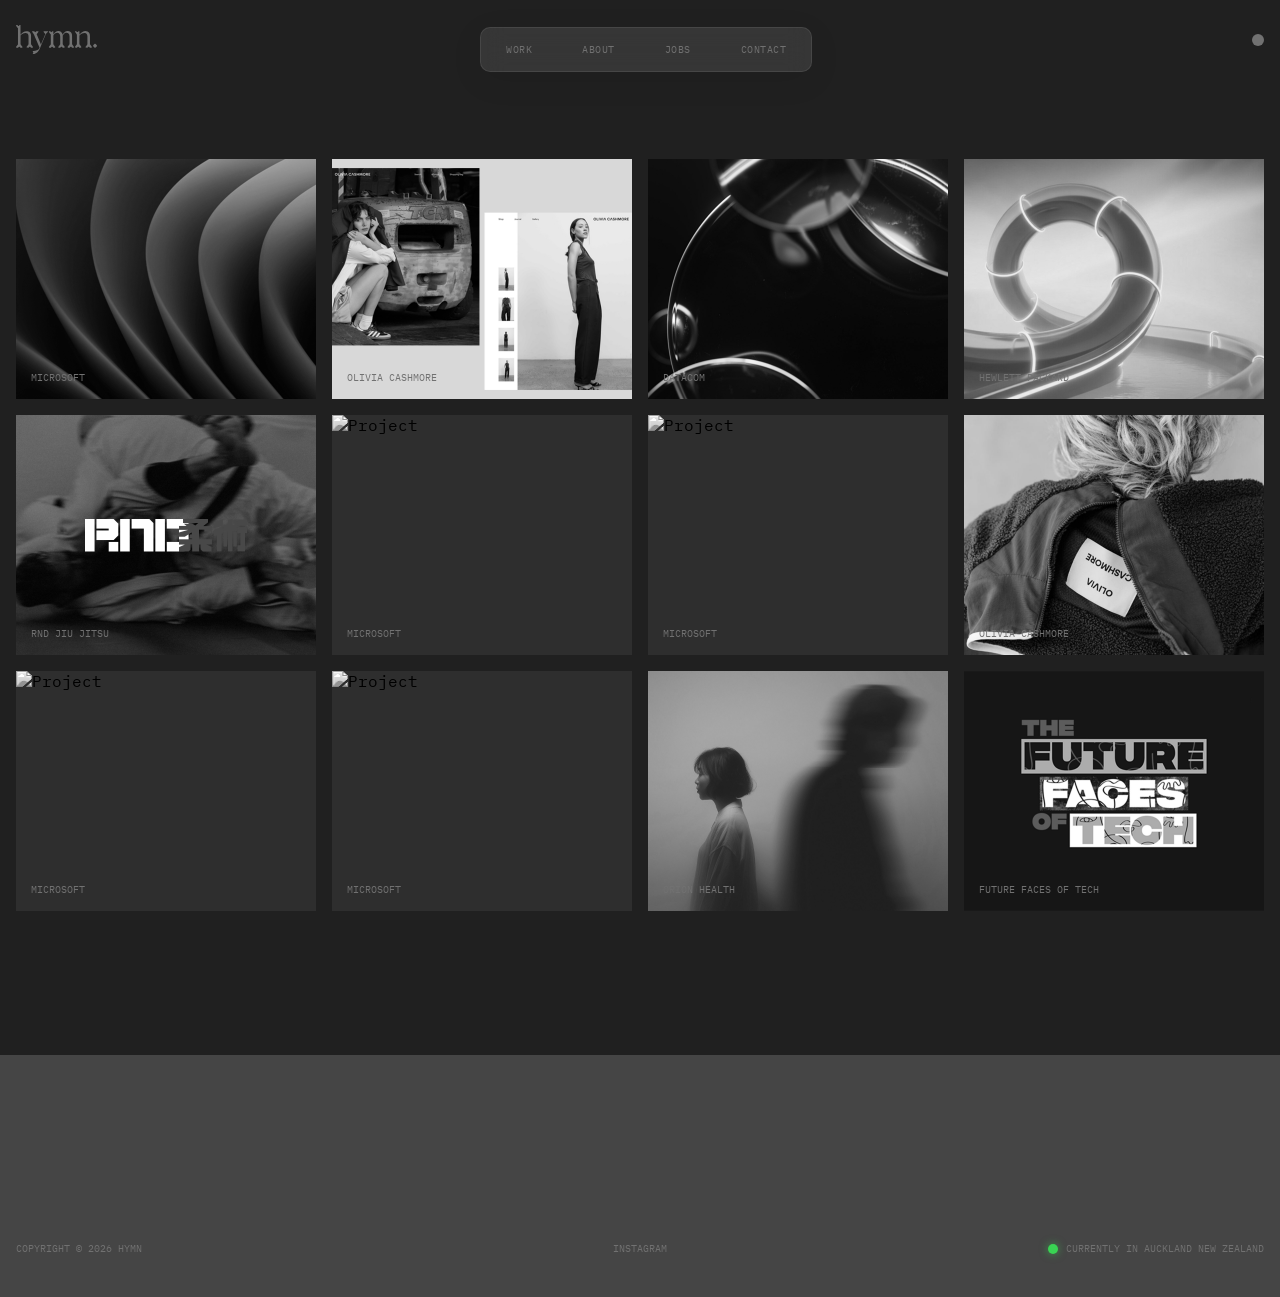
==== index.html @ 3602b2a6 "add rndjj index image" ====
<!DOCTYPE html>
<html lang="en">
<head>
  <meta charset="UTF-8" />
  <meta name="viewport" content="width=device-width, initial-scale=1.0"/>
  <title>Hymn</title>
  
  <!-- ─── MODE FLASH FIX ───────────────────── -->
  <script>
    const saved = localStorage.getItem('colorMode');
    const hour = new Date().getHours();
    if (saved === 'light' || (!saved && hour >= 6 && hour < 16)) {
      document.documentElement.classList.add('light-mode');
    }
  </script>
  <link href="https://fonts.googleapis.com/css2?family=IBM+Plex+Mono:wght@400;500&family=IBM+Plex+Sans:wght@300;400&display=swap" rel="stylesheet">
  <link rel="stylesheet" href="/css/index.css">
</head>
<body>

  <!-- ─── HEADER ─────────────────────────────── -->
  <header>

    <!-- Full logo — desktop -->
   <a href="/index.html" class="logo logo-full">
      <svg width="81" height="29" viewBox="0 0 81 29" fill="none" xmlns="http://www.w3.org/2000/svg">
        <g>
          <path d="M34.8125 9.52207C34.2271 8.7255 33.6429 7.92894 33.0576 7.13237C32.9177 6.94176 32.752 6.75703 32.8919 6.497C33.0259 6.24756 33.2598 6.19696 33.5172 6.19931C33.7417 6.20049 33.9662 6.19931 34.1883 6.19931C34.4022 6.42287 34.6021 6.63701 34.8077 6.84645C35.1921 7.23709 35.5071 7.23826 35.8903 6.84881C36.096 6.63937 36.2958 6.42522 36.4944 6.21814H37.3419V9.3997C37.3619 9.40912 37.3819 9.41853 37.4018 9.42794C37.4724 9.31969 37.5405 9.21027 37.6134 9.1032C38.1623 8.29839 38.7735 7.55007 39.581 6.98647C40.8117 6.12636 42.1645 5.88751 43.6056 6.26991C44.9208 6.61937 45.7671 7.51947 46.282 8.75021C46.4054 9.04672 46.4912 9.3597 46.597 9.67503C46.8614 9.30087 47.113 8.91965 47.3904 8.55725C48.1602 7.55124 49.0747 6.70643 50.3089 6.33109C51.8498 5.8628 53.3226 6.03224 54.6014 7.07942C55.3619 7.70185 55.7933 8.55254 55.959 9.51736C56.0389 9.98801 56.0753 10.4704 56.0765 10.9481C56.0871 13.612 56.0812 16.2758 56.0812 18.9397V19.3127C56.5913 20.0022 57.1097 20.7023 57.6269 21.4012C57.7256 21.5353 57.8208 21.6718 57.9242 21.8024C58.0594 21.9718 58.0994 22.1601 58.003 22.3507C57.9078 22.5389 57.728 22.6284 57.5187 22.6296C57.0098 22.6343 56.5008 22.6307 55.9637 22.6307C55.7862 22.4425 55.6028 22.2401 55.4124 22.0448C55.3243 21.9542 55.2291 21.8659 55.1245 21.7977C54.8588 21.6259 54.6155 21.673 54.3334 21.9342C54.0972 22.153 53.8597 22.373 53.5823 22.6307C53.1439 22.6307 52.635 22.6343 52.126 22.6296C51.9074 22.6272 51.724 22.5437 51.6206 22.3377C51.5207 22.1365 51.5877 21.9601 51.7123 21.7918C52.3258 20.967 52.937 20.141 53.5553 19.3056C53.5553 19.1938 53.5553 19.0762 53.5553 18.9597C53.5553 16.6877 53.5635 14.4156 53.5494 12.1436C53.5459 11.5576 53.5118 10.967 53.4225 10.3892C53.359 9.97977 53.2215 9.56914 53.0428 9.1938C52.6314 8.33369 51.8792 7.96777 50.9647 7.87717C49.66 7.74656 48.6151 8.28427 47.7347 9.17968C47.3951 9.52443 47.1306 9.94448 46.845 10.341C46.7815 10.4292 46.7462 10.5575 46.7462 10.6669C46.7415 13.5261 46.7439 16.3864 46.7451 19.2456C46.7451 19.2644 46.7498 19.2844 46.7568 19.3327C47.3116 20.0822 47.8828 20.8529 48.4529 21.6235C48.4999 21.6859 48.5481 21.7483 48.5916 21.813C48.8443 22.2013 48.6527 22.6107 48.1908 22.6272C47.6736 22.646 47.1541 22.6319 46.6804 22.6319C46.4453 22.4083 46.2361 22.2177 46.0363 22.0165C45.6202 21.5977 45.3275 21.5965 44.9138 22.0059C44.7116 22.206 44.4954 22.3907 44.2321 22.6307C43.7901 22.6307 43.2612 22.6484 42.7346 22.626C42.268 22.606 42.087 22.1718 42.3749 21.7789C42.9344 21.0117 43.5033 20.2516 44.0687 19.4892C44.1098 19.4339 44.1498 19.3786 44.2074 19.2974C44.2074 19.2244 44.2074 19.1268 44.2074 19.0303C44.2074 16.6994 44.2133 14.3685 44.2039 12.0377C44.2015 11.3235 44.1768 10.6093 43.9841 9.91153C43.7866 9.19615 43.4551 8.5796 42.7758 8.21956C42.5454 8.09719 42.2915 8.00306 42.0364 7.94894C41.1102 7.75127 40.2322 7.88187 39.4059 8.36899C38.5749 8.85846 37.9425 9.53737 37.4512 10.3563C37.3936 10.4516 37.356 10.574 37.356 10.6846C37.3513 13.5343 37.3537 16.3841 37.3537 19.2338C37.3537 19.2527 37.3584 19.2727 37.3642 19.3244C37.9296 20.0881 38.5114 20.874 39.0932 21.66C39.1344 21.7153 39.1779 21.7683 39.2143 21.8259C39.46 22.2166 39.259 22.6143 38.7923 22.6296C38.2846 22.646 37.7744 22.6331 37.2385 22.6331C37.0469 22.4319 36.8471 22.2177 36.6425 22.0083C36.237 21.5918 35.9291 21.5941 35.5212 22.013C35.3237 22.2166 35.1298 22.4236 34.9312 22.6319C34.4058 22.6319 33.8862 22.646 33.3691 22.6284C32.9024 22.6119 32.7014 22.2048 32.973 21.8259C33.4972 21.0941 34.0367 20.3728 34.5691 19.6468C34.6502 19.5362 34.7302 19.4256 34.8113 19.3139V9.52325L34.8125 9.52207Z" fill="currentColor"/>
          <path d="M4.40442 22.6311C4.19403 22.4111 3.99421 22.1958 3.78852 21.9863C3.40534 21.598 3.09268 21.5992 2.70833 21.9899C2.50263 22.1993 2.30282 22.4134 2.09477 22.6323C1.5917 22.6323 1.09333 22.6299 0.594967 22.6335C0.358713 22.6358 0.174176 22.544 0.056636 22.3405C-0.0667805 22.1275 0.0319527 21.9416 0.15772 21.771C0.679595 21.0615 1.20617 20.3555 1.7304 19.6472C1.8115 19.5378 1.8926 19.426 1.97606 19.3119V3.32053C1.40129 2.54279 0.819467 1.75681 0.237647 0.970833C0.196508 0.915533 0.153018 0.862585 0.117757 0.803754C-0.116147 0.423708 0.0766177 0.0366021 0.523268 0.0083634C0.79596 -0.00810919 1.06983 0.00483356 1.29903 0.00483356C1.54821 0.240156 1.77154 0.44371 1.98781 0.655501C2.36864 1.02849 2.67542 1.03202 3.04567 0.653148C3.25136 0.44371 3.45 0.22839 3.6557 0.0118932H4.50198V9.6413C4.52314 9.65307 4.54429 9.66483 4.56545 9.67778C4.65713 9.57423 4.74881 9.47187 4.83932 9.36833C5.51164 8.59764 6.25332 7.89991 7.10783 7.33867C8.14453 6.65741 9.25763 6.16323 10.5224 6.13499C11.7083 6.10911 12.8226 6.33031 13.7253 7.18453C14.3295 7.75636 14.6539 8.47881 14.8537 9.27184C15.0206 9.9331 15.0429 10.6073 15.0429 11.2827C15.0429 13.8383 15.0429 16.3939 15.0429 18.9495V19.2989C15.6365 20.1014 16.2242 20.8956 16.8119 21.6898C16.8413 21.7287 16.8707 21.7675 16.9012 21.8063C17.0317 21.9746 17.0775 22.1581 16.9753 22.3534C16.8742 22.5452 16.6967 22.6264 16.4898 22.6288C15.9809 22.6346 15.4731 22.6311 15.003 22.6311C14.7585 22.4005 14.5352 22.1981 14.3201 21.9852C13.9298 21.6004 13.623 21.6004 13.241 21.9957C13.0436 22.1993 12.8508 22.4076 12.6428 22.6288C12.1127 22.6288 11.5743 22.6499 11.0395 22.6217C10.5941 22.5993 10.413 22.1769 10.6787 21.8122C11.237 21.045 11.8047 20.2838 12.3748 19.5237C12.4794 19.3837 12.5311 19.2448 12.5311 19.0672C12.5264 16.7469 12.5311 14.4266 12.5252 12.1051C12.5229 11.4109 12.5064 10.7132 12.3231 10.0366C12.1703 9.47422 11.9587 8.93651 11.5085 8.53528C10.8362 7.93639 10.0169 7.81755 9.16947 7.91285C7.75783 8.0717 6.53659 8.70119 5.4423 9.57659C5.10261 9.84838 4.81699 10.1896 4.53254 10.4732V19.3166C5.08498 20.0685 5.65269 20.8403 6.21923 21.6133C6.27095 21.6839 6.32619 21.7545 6.37438 21.8275C6.62945 22.2146 6.43433 22.6111 5.96417 22.6264C5.4564 22.6429 4.94628 22.6299 4.40912 22.6299L4.40442 22.6311Z" fill="currentColor"/>
          <path d="M63.335 22.6318C63.1023 22.4 62.8825 22.1788 62.6603 21.9576C62.2995 21.5987 62.0139 21.6011 61.6566 21.967C61.465 22.1635 61.2746 22.36 61.083 22.5553C61.063 22.5765 61.0371 22.5918 60.9913 22.6259C60.4859 22.6259 59.9569 22.6471 59.4315 22.6189C58.9896 22.5953 58.7921 22.1812 59.0448 21.8152C59.3892 21.3163 59.763 20.8375 60.125 20.3503C60.3178 20.0915 60.5035 19.8267 60.7068 19.5761C60.8585 19.3902 60.9125 19.1926 60.9114 18.9549C60.9055 16.3604 60.9078 13.7648 60.9078 11.1704C60.9078 10.7586 60.8961 10.3479 60.9114 9.93731C60.9219 9.65845 60.8455 9.43019 60.6751 9.20663C60.1403 8.50772 59.6408 7.78058 59.0895 7.09343C58.7263 6.64161 59.0307 6.23215 59.4503 6.2098C59.6748 6.19803 59.9017 6.17803 60.1238 6.20156C60.2355 6.21333 60.3577 6.29569 60.44 6.38041C60.6845 6.6322 60.9125 6.90047 61.0524 7.05696C61.5261 7.18168 61.7741 7.07461 61.9892 6.83222C62.1831 6.61337 62.3982 6.41335 62.5934 6.21686H63.4196V9.58197L63.4761 9.61139C63.5407 9.54785 63.6065 9.48667 63.6677 9.42077C64.4951 8.5289 65.3649 7.68409 66.4251 7.06637C67.6393 6.35923 68.9346 5.98389 70.3545 6.16391C71.2196 6.27333 72.0106 6.55925 72.6477 7.1758C73.2577 7.76646 73.6256 8.50772 73.762 9.33135C73.8877 10.0903 73.9641 10.8657 73.9723 11.6352C73.9982 14.0931 73.9841 16.5511 73.9782 19.009C73.9782 19.2373 74.0405 19.4173 74.1792 19.5985C74.714 20.2986 75.2335 21.0092 75.759 21.7164C75.8918 21.8941 76.0128 22.0788 75.8929 22.307C75.7731 22.5377 75.5685 22.633 75.3111 22.6318C74.8316 22.6294 74.3532 22.6318 73.876 22.6318C73.6456 22.4012 73.4258 22.18 73.2048 21.9599C72.8393 21.5975 72.5666 21.5987 72.2022 21.9635C72.0012 22.1647 71.8037 22.3671 71.6039 22.5694C71.5898 22.5836 71.5722 22.593 71.524 22.6283C71.0303 22.6283 70.5014 22.6494 69.976 22.6212C69.5082 22.5965 69.3284 22.1553 69.6128 21.767C70.1676 21.0092 70.7365 20.2609 71.2877 19.5008C71.3665 19.3914 71.4217 19.2361 71.4217 19.1008C71.4253 16.5746 71.4264 14.0484 71.4112 11.5222C71.4065 10.7962 71.3066 10.0773 71.0104 9.40195C70.6413 8.56302 69.9972 8.09002 69.0921 7.95001C67.9896 7.7794 66.9776 8.0712 66.0032 8.53949C65.1346 8.95719 64.3353 9.47843 63.6794 10.1985C63.4984 10.3962 63.4197 10.6115 63.4208 10.8868C63.4291 13.5801 63.4279 16.2722 63.422 18.9655C63.422 19.1926 63.4749 19.3773 63.6136 19.5597C64.1519 20.2692 64.6785 20.9881 65.2086 21.7023C65.3461 21.887 65.4801 22.0741 65.3497 22.3176C65.218 22.5624 64.9959 22.6341 64.7326 22.6318C64.2636 22.6283 63.7934 22.6318 63.3327 22.6318H63.335Z" fill="currentColor"/>
          <path d="M29.3541 8.94053C28.9063 8.43341 28.4714 7.94277 28.0377 7.45094C27.9084 7.30387 27.7732 7.16149 27.6545 7.00618C27.4265 6.70967 27.5405 6.34963 27.8966 6.2355C27.9883 6.20608 28.0894 6.19785 28.1858 6.19667C29.2824 6.19432 30.3779 6.19549 31.4745 6.19667C31.5521 6.19667 31.6332 6.20138 31.7073 6.22138C32.0305 6.30492 32.1645 6.67438 31.9682 6.945C31.9224 7.00736 31.8636 7.06148 31.8083 7.11561C31.2383 7.66744 30.6635 8.21339 30.1017 8.77228C29.9736 8.89935 29.8584 9.05702 29.789 9.22175C27.8097 13.9411 25.8362 18.6629 23.8639 23.3846C23.3408 24.6366 22.7272 25.832 21.8222 26.8615C20.9148 27.8923 19.824 28.6112 18.4653 28.8771C18.0833 28.9512 17.6895 28.9759 17.3004 28.9971C16.9854 29.0147 16.8127 28.8383 16.7892 28.5182C16.7809 28.4017 16.788 28.2841 16.788 28.1723C16.9255 28.0429 17.0618 27.9299 17.1806 27.8017C17.418 27.544 17.4062 27.2957 17.15 27.0592C17.043 26.9592 16.9243 26.871 16.7903 26.7604C16.8091 26.4968 16.7127 26.212 16.909 25.9144C17.063 25.9038 17.2346 25.8826 17.4062 25.8802C18.5805 25.8697 19.7288 25.6943 20.8231 25.2613C21.6788 24.9237 22.471 24.4707 22.9988 23.6823C23.1915 23.3941 23.3326 23.0646 23.4595 22.7387C23.5007 22.634 23.4407 22.4728 23.3902 22.3528C22.5791 20.4125 21.7634 18.4758 20.9489 16.5379C19.9862 14.2471 19.0248 11.955 18.0574 9.66651C17.9822 9.48884 17.8823 9.31705 17.7683 9.16056C17.2593 8.46636 16.7445 7.77569 16.2238 7.08972C16.0827 6.90382 16.0005 6.71438 16.1074 6.49435C16.212 6.27903 16.4071 6.19667 16.6399 6.19667C17.1382 6.19667 17.6366 6.19667 18.1538 6.19667C18.3336 6.41317 18.5158 6.62967 18.6945 6.84852C19.0518 7.28622 19.4937 7.2921 19.8499 6.86146C20.0309 6.64261 20.2119 6.42611 20.4023 6.19785C20.9101 6.19785 21.4179 6.19785 21.9256 6.19785C22.1595 6.19785 22.3511 6.28845 22.4534 6.50377C22.5521 6.71085 22.4863 6.90146 22.3558 7.07913C21.8622 7.74862 21.3697 8.4193 20.8783 9.08996C20.8208 9.1688 20.7643 9.24763 20.6891 9.35235C22.0949 12.6975 23.503 16.0461 24.9252 19.4289C26.4074 15.9179 27.8755 12.441 29.3541 8.94053Z" fill="currentColor"/>
          <path d="M78.9702 22.8094C78.8056 22.7165 78.614 22.653 78.4824 22.5259C78.0686 22.1247 77.6714 21.7058 77.2776 21.2846C77.0026 20.9904 77.0073 20.5739 77.287 20.2774C77.6831 19.8573 78.0851 19.4443 78.493 19.0372C78.8009 18.7289 79.257 18.7266 79.5708 19.0337C79.9693 19.4232 80.3618 19.8197 80.7427 20.2268C81.1023 20.6115 81.0812 21.008 80.7109 21.3881C80.356 21.7517 80.008 22.1223 79.6507 22.4835C79.4732 22.6624 79.2605 22.7765 78.969 22.8106L78.9702 22.8094Z" fill="currentColor"/>
        </g>
      </svg>
    </a>

<!-- Monogram — tablet/mobile -->
<a href="/index.html" class="logo logo-mark">

  <!-- Light mode pre-hover -->
  <svg class="mark-light-default" width="29" height="29" viewBox="0 0 42 42" fill="none" xmlns="http://www.w3.org/2000/svg">
    <circle cx="21" cy="21" r="21" fill="#C1C1C1"/>
    <path d="M23.1004 28.8694C21.7055 30.0985 19.5795 30.1659 18.089 29.0546C17.9878 28.9761 17.8865 28.8919 17.7909 28.8021C15.8111 26.8883 13.9101 24.8904 12.0259 22.8812C10.7098 21.4782 10.7323 19.4914 12.0709 18.0772C13.9663 16.0736 15.8899 14.1037 17.8416 12.1619C19.3151 10.6915 21.4974 10.6802 22.9991 12.145C24.9058 14.0027 26.7843 15.894 28.6066 17.8358C30.3277 19.671 30.2265 21.5623 28.4548 23.3751C26.7562 25.1093 25.0914 26.8771 23.3816 28.6001C23.286 28.6955 23.1903 28.7853 23.0947 28.8751L23.1004 28.8694Z" fill="#999999"/>
  </svg>

  <!-- Light mode hover -->
  <svg class="mark-light-hover" width="29" height="29" viewBox="0 0 42 42" fill="none" xmlns="http://www.w3.org/2000/svg">
    <circle cx="21" cy="21" r="21" fill="#717171"/>
    <path d="M23.1004 28.8694C21.7055 30.0985 19.5795 30.1659 18.089 29.0546C17.9878 28.9761 17.8865 28.8919 17.7909 28.8021C15.8111 26.8883 13.9101 24.8904 12.0259 22.8812C10.7098 21.4782 10.7323 19.4914 12.0709 18.0772C13.9663 16.0736 15.8899 14.1037 17.8416 12.1619C19.3151 10.6915 21.4974 10.6802 22.9991 12.145C24.9058 14.0027 26.7843 15.894 28.6066 17.8358C30.3277 19.671 30.2265 21.5623 28.4548 23.3751C26.7562 25.1093 25.0914 26.8771 23.3816 28.6001C23.286 28.6955 23.1903 28.7853 23.0947 28.8751L23.1004 28.8694Z" fill="#313131"/>
  </svg>

  <!-- Dark mode pre-hover -->
  <svg class="mark-dark-default" width="29" height="29" viewBox="0 0 42 42" fill="none" xmlns="http://www.w3.org/2000/svg">
    <circle cx="21" cy="21" r="21" fill="#484848"/>
    <path d="M23.1004 28.8694C21.7055 30.0985 19.5795 30.1659 18.089 29.0546C17.9878 28.9761 17.8865 28.8919 17.7909 28.8021C15.8111 26.8883 13.9101 24.8904 12.0259 22.8812C10.7098 21.4782 10.7323 19.4914 12.0709 18.0772C13.9663 16.0736 15.8899 14.1037 17.8416 12.1619C19.3151 10.6915 21.4974 10.6802 22.9991 12.145C24.9058 14.0027 26.7843 15.894 28.6066 17.8358C30.3277 19.671 30.2265 21.5623 28.4548 23.3751C26.7562 25.1093 25.0914 26.8771 23.3816 28.6001C23.286 28.6955 23.1903 28.7853 23.0947 28.8751L23.1004 28.8694Z" fill="#313131"/>
  </svg>

  <!-- Dark mode hover -->
  <svg class="mark-dark-hover" width="29" height="29" viewBox="0 0 42 42" fill="none" xmlns="http://www.w3.org/2000/svg">
    <circle cx="21" cy="21" r="21" fill="#717171"/>
    <path d="M23.1004 28.8694C21.7055 30.0985 19.5795 30.1659 18.089 29.0546C17.9878 28.9761 17.8865 28.8919 17.7909 28.8021C15.8111 26.8883 13.9101 24.8904 12.0259 22.8812C10.7098 21.4782 10.7323 19.4914 12.0709 18.0772C13.9663 16.0736 15.8899 14.1037 17.8416 12.1619C19.3151 10.6915 21.4974 10.6802 22.9991 12.145C24.9058 14.0027 26.7843 15.894 28.6066 17.8358C30.3277 19.671 30.2265 21.5623 28.4548 23.3751C26.7562 25.1093 25.0914 26.8771 23.3816 28.6001C23.286 28.6955 23.1903 28.7853 23.0947 28.8751L23.1004 28.8694Z" fill="#313131"/>
  </svg>

</a>

<nav>
  <a href="/index.html">Work</a>
  <a href="/about.html">About</a>
  <a href="/jobs.html">Jobs</a>
  <a href="/contact.html">Contact</a>
</nav>

  </header>

  <!-- ─── MODE TOGGLE ───────────────────────── -->
  <div class="mode-toggle" id="modeToggle">
    <div class="toggle-outline"></div>
    <div class="toggle-solid"></div>
  </div>

  <!-- ─── MAIN GRID ─────────────────────────── -->
  <main>
    <div class="grid">

      <!-- Row 1 -->
      <div class="card">
  <img src="/images/index/microsoft-ai-roadshow.jpg" alt="Microsoft AI Training Roadshow" />
  <div class="card-overlay"></div>
  <span class="card-client">Microsoft</span>
  <span class="card-title">AI Training Roadshow</span>
</div>

    <div class="card">
  <img src="/images/index/olivia-cashmore-website.jpg" alt="Olivia Cashmore Website" />
  <div class="card-overlay"></div>
  <span class="card-client">Olivia Cashmore</span>
  <span class="card-title">Website Experience</span>
</div>

      <div class="card">
        <img src="/images/index/datacom-always-solving.jpg" alt="Datacom Always Solving" />
        <div class="card-overlay"></div>
        <span class="card-client">Datacom</span>
        <span class="card-title">Always Solving</span>
      </div>

<div class="card">
  <img src="/images/index/hp-datacom-partner-video.jpg" alt="HP Datacom Partner Video" />
  <div class="card-overlay"></div>
  <span class="card-client">Hewlett Packard</span>
  <span class="card-title">Partner Video</span>
</div>

      <!-- Row 2 -->
      <div class="card">
        <img src="/images/index/rnd-jj.jpg" alt="RND Jiu Jitsu" />
        <div class="card-overlay"></div>
        <span class="card-client">RND Jiu Jitsu</span>
        <span class="card-title">Brand Identity</span>
      </div>

      <div class="card">
        <img src="https://placehold.co/340x240/2a2a2a/717171" alt="Project" />
        <div class="card-overlay"></div>
        <span class="card-client">Microsoft</span>
        <span class="card-title">AI Training Roadshow</span>
      </div>

      <div class="card">
        <img src="https://placehold.co/340x240/2a2a2a/717171" alt="Project" />
        <div class="card-overlay"></div>
        <span class="card-client">Microsoft</span>
        <span class="card-title">AI Training Roadshow</span>
      </div>

      <div class="card">
        <img src="/images/index/olivia-cashmore-brand-identity.jpg" alt="Olivia Cashmore Brand Identity" />
        <div class="card-overlay"></div>
        <span class="card-client">Olivia Cashmore</span>
        <span class="card-title">Brand Identity</span>
      </div>

      <!-- Row 3 -->
      <div class="card">
        <img src="https://placehold.co/340x240/2a2a2a/717171" alt="Project" />
        <div class="card-overlay"></div>
        <span class="card-client">Microsoft</span>
        <span class="card-title">AI Training Roadshow</span>
      </div>

      <div class="card">
        <img src="https://placehold.co/340x240/2a2a2a/717171" alt="Project" />
        <div class="card-overlay"></div>
        <span class="card-client">Microsoft</span>
        <span class="card-title">AI Training Roadshow</span>
      </div>

      <div class="card">
        <img src="/images/index/orion-health-blog-site.jpg" alt="Orion Health Blog Site" />
        <div class="card-overlay"></div>
        <span class="card-client">Orion Health</span>
        <span class="card-title">Blog Website</span>
      </div>

      <div class="card">
        <img src="/images/index/future-faces-of-tech.jpg" alt="Future Faces of Tech" />
        <div class="card-overlay"></div>
        <span class="card-client">Future Faces of Tech</span>
        <span class="card-title">Event Visuals</span>
      </div>

    </div>
  </main>

<!-- ─── FOOTER ────────────────────────────── -->
  <footer>
    <span class="footer-copyright">Copyright © 2026 HYMN</span>
    <a href="https://www.instagram.com/hymncreative/" target="_blank" class="footer-instagram">Instagram</a>
    <div class="footer-location">
      <span class="status-dot"></span>
      <span>Currently in Auckland New Zealand</span>
    </div>
  </footer>

  <!-- ─── BOTTOM NAV — MOBILE ONLY ────────── -->
<nav class="bottom-nav">
  <a href="/index.html">Work</a>
  <a href="/about.html">About</a>
  <a href="/jobs.html">Jobs</a>
  <a href="/contact.html">Contact</a>
</nav>

<script src="/js/main.js"></script>

</body>
</html>
---- css/index.css ----
/* ─── COLOUR TOKENS ──────────────────────── */
:root {
  --bg: #202020;
  --card-bg: #2e2e2e;
  --logo-fill: #717171;
  --logo-hover: #C1C1C1;
  --nav-glass-bg: rgba(255, 255, 255, 0.10);
  --nav-glass-border: rgba(255, 255, 255, 0.08);
  --nav-text: #717171;
  --nav-hover: #C1C1C1;
  --card-label: #717171;
  --footer-bg: #454545;
  --footer-text: #717171;
  --toggle-color: #717171;
}

html.light-mode {
  --bg: #F0EFEF;
  --card-bg: #C1C1C1;
  --logo-fill: #C1C1C1;
  --logo-hover: #717171;
  --nav-glass-bg: rgba(255, 255, 255, 0.10);
  --nav-glass-border: rgba(255, 255, 255, 0.08);
  --nav-text: #C1C1C1;
  --nav-hover: #717171;
  --card-label: #717171;
  --footer-bg: #D9D9D9;
  --footer-text: #717171;
  --toggle-color: #C1C1C1;
}

* {
  margin: 0;
  padding: 0;
  box-sizing: border-box;
}

body {
  background: var(--bg);
  font-family: 'IBM Plex Mono', monospace;
  min-height: 100vh;
  overflow-x: hidden;
  transition: background 600ms ease-out;
}

/* ─── GRID SYSTEM ────────────────────────── */
/*
  24 columns | 16px margin | 16px gutter
  At 1440px:
  Working area = 1440 - 32 = 1408px
  Col width = (1408 - (23 × 16)) / 24 = 43.33px
  1 col  = 43.33px
  6 cols = (43.33 × 6) + (16 × 5)  = 340px
  12 cols = (43.33 × 12) + (16 × 11) = 696px
  24 cols = 1408px
*/

.container {
  width: 100%;
  padding: 0 16px;
}

/* ─── HEADER ─────────────────────────────── */
header {
  width: 100%;
  height: 79px;
  position: fixed;
  top: 0;
  left: 0;
  right: 0;
  z-index: 100;
}

/* ─── LOGO ───────────────────────────────── */
.logo {
  width: 81px;
  height: 29px;
  position: absolute;
  left: 16px;
  top: 25px;
  text-decoration: none;
  display: block;
}

.logo-full svg path {
  fill: var(--logo-fill);
  transition: fill 600ms ease-out;
}

.logo-full:hover svg path {
  fill: var(--logo-hover);
}

/* ─── LOGO SWAP ──────────────────────────── */
.logo-mark {
  display: none;
  position: relative;
  width: 29px !important;
  height: 29px !important;
}

.logo-mark svg {
  position: absolute;
  top: 0;
  left: 0;
  width: 29px;
  height: 29px;
  transition: opacity 600ms ease-out;
}

.mark-light-default,
.mark-light-hover,
.mark-dark-default,
.mark-dark-hover {
  opacity: 0;
}

/* ─── DARK MODE ──────────────────────────── */
.mark-dark-default {
  opacity: 1;
}

.logo-mark:hover .mark-dark-default {
  opacity: 0;
}

.logo-mark:hover .mark-dark-hover {
  opacity: 1;
}

/* ─── LIGHT MODE ──────────────────────────── */
html.light-mode .mark-dark-default,
html.light-mode .mark-dark-hover {
  opacity: 0;
}

html.light-mode .mark-light-default {
  opacity: 1;
}

html.light-mode .logo-mark:hover .mark-light-default {
  opacity: 0;
}

html.light-mode .logo-mark:hover .mark-light-hover {
  opacity: 1;
}

@media (max-width: 430px) {
  .logo-full {
    display: none;
  }
  .logo-mark {
    display: block;
  }
}

/* ─── MODE TOGGLE ───────────────────────── */
.mode-toggle {
  position: fixed;
  right: 16px;
  top: 34px;
  width: 32px;
  height: 12px;
  display: flex;
  align-items: center;
  justify-content: flex-end;
  cursor: pointer;
  z-index: 999;
  isolation: isolate;
}

.toggle-solid {
  width: 12px;
  height: 12px;
  border-radius: 9999px;
  background: var(--toggle-color);
  flex-shrink: 0;
  position: relative;
  z-index: 2;
  transition: transform 600ms ease-out, background 600ms ease-out;
}

.toggle-outline {
  width: 12px;
  height: 12px;
  border-radius: 9999px;
  border: 1.5px solid var(--toggle-color);
  flex-shrink: 0;
  position: relative;
  z-index: 1;
  transform: translateX(12px);
  opacity: 0;
  transition: transform 600ms ease-out, opacity 600ms ease-out, border-color 600ms ease-out;
}

.mode-toggle:hover .toggle-outline {
  transform: translateX(0px);
  opacity: 1;
}

/* ─── GLASS NAV ──────────────────────────── */
header nav {
  position: absolute;
  left: 923px;
  top: 27px;
  padding: 15px 25px;
  background: var(--nav-glass-bg);
  border-radius: 10px;
  display: inline-flex;
  justify-content: center;
  align-items: center;
  gap: 50px;
  backdrop-filter: blur(12px);
  -webkit-backdrop-filter: blur(12px);
  border: 1px solid var(--nav-glass-border);
  box-shadow: 0 8px 32px rgba(0, 0, 0, 0.08);
  transition: background 600ms ease-out;
}

header nav a {
  color: var(--nav-text);
  font-size: 10px;
  font-family: 'IBM Plex Mono', monospace;
  font-weight: 400;
  text-transform: uppercase;
  text-decoration: none;
  letter-spacing: 0.05em;
  transition: color 600ms ease-out;
}

header nav a:hover {
  color: var(--nav-hover);
}

/* ─── BOTTOM NAV ─────────────────────────── */
.bottom-nav {
  display: none;
  position: fixed;
  bottom: 20px;
  left: 16px;
  right: 16px;
  padding: 15px 25px;
  background: var(--nav-glass-bg);
  border-radius: 10px;
  justify-content: space-between;
  align-items: center;
  backdrop-filter: blur(12px);
  -webkit-backdrop-filter: blur(12px);
  border: 1px solid var(--nav-glass-border);
  box-shadow: 0 8px 32px rgba(0, 0, 0, 0.08);
  z-index: 100;
  transition: background 600ms ease-out;
}

.bottom-nav a {
  color: var(--nav-text);
  font-size: 10px;
  font-family: 'IBM Plex Mono', monospace;
  font-weight: 400;
  text-transform: uppercase;
  text-decoration: none;
  letter-spacing: 0.05em;
  transition: color 600ms ease-out;
}

.bottom-nav a:hover {
  color: var(--nav-hover);
}

/* ─── MAIN ───────────────────────────────── */
main {
  padding-top: 79px;
  width: 100%;
}

/* ─── GRID ───────────────────────────────── */
.grid {
  display: grid;
  grid-template-columns: repeat(24, 1fr);
  gap: 16px;
  padding: 0 16px;
  margin-top: 80px;
  margin-bottom: 144px;
}

/* ─── CARD ───────────────────────────────── */
.card {
  grid-column: span 6;
  height: 240px;
  position: relative;
  overflow: hidden;
  background: var(--card-bg);
  transition: background 600ms ease-out;
}

.card img {
  width: 100%;
  height: 100%;
  object-fit: cover;
  display: block;
  position: absolute;
  top: 0;
  left: 0;
  filter: grayscale(100%);
  transition: filter 1500ms ease-out;
}

.card:hover img {
  transform: scale(1);
  filter: grayscale(0%);
}

/* ─── CARD OVERLAY ───────────────────────── */
.card-overlay {
  position: absolute;
  inset: 0;
  background: rgba(0,0,0,0);
  transition: background 0.3s ease;
  z-index: 1;
}

.card:hover .card-overlay {
  background: rgba(0,0,0,0.15);
}

/* ─── CARD LABELS ────────────────────────── */
.card-client {
  left: 15px;
  bottom: 15px;
  position: absolute;
  color: var(--card-label);
  font-size: 10px;
  font-family: 'IBM Plex Mono', monospace;
  font-weight: 400;
  text-transform: uppercase;
  z-index: 2;
  opacity: 1;
  transition: opacity 1500ms ease-out, color 600ms ease-out;
}

.card:hover .card-client {
  opacity: 0;
}

.card-title {
  right: 15px;
  bottom: 15px;
  position: absolute;
  text-align: right;
  color: #C1C1C1;
  font-size: 10px;
  font-family: 'IBM Plex Mono', monospace;
  font-weight: 400;
  text-transform: uppercase;
  z-index: 2;
  opacity: 0;
  transition: opacity 1500ms ease-out, color 600ms ease-out;
}

.card:hover .card-title {
  opacity: 1;
}

/* ─── FOOTER ──────────────────────────────── */
footer {
  width: 100%;
  height: 242px;
  background: var(--footer-bg);
  position: relative;
  transition: background 600ms ease-out;
}

.footer-copyright {
  position: absolute;
  left: 16px;
  bottom: 42px;
  color: var(--footer-text);
  font-size: 10px;
  font-family: 'IBM Plex Mono', monospace;
  font-weight: 400;
  text-transform: uppercase;
  transition: color 600ms ease-out;
}

.footer-instagram {
  position: absolute;
  left: 50%;
  transform: translateX(-50%);
  bottom: 42px;
  color: var(--footer-text);
  font-size: 10px;
  font-family: 'IBM Plex Mono', monospace;
  font-weight: 400;
  text-decoration: none;
  text-transform: uppercase;
  transition: color 600ms ease-out;
}

.footer-instagram:hover {
  color: #C1C1C1;
}

.footer-location {
  position: absolute;
  right: 16px;
  bottom: 42px;
  color: var(--footer-text);
  font-size: 10px;
  font-family: 'IBM Plex Mono', monospace;
  font-weight: 400;
  display: flex;
  align-items: center;
  gap: 8px;
  text-transform: uppercase;
  transition: color 600ms ease-out;
}

/* ─── GREEN STATUS DOT ───────────────────── */
.status-dot {
  width: 10px;
  height: 10px;
  background: #39D353;
  border-radius: 9999px;
  box-shadow: 0 0 8px rgba(57, 211, 83, 0.6);
  animation: pulse 2.5s ease-in-out infinite;
  flex-shrink: 0;
}

@keyframes pulse {
  0%, 100% { opacity: 1; box-shadow: 0 0 8px rgba(57, 211, 83, 0.6); }
  50%       { opacity: 0.7; box-shadow: 0 0 4px rgba(57, 211, 83, 0.3); }
}

/* ─── RESPONSIVE ──────────────────────────── */
@media (max-width: 1280px) {
  header nav {
    left: 480px;    /* ← positions it left of centre */
    right: auto;    /* ← removes the right-aligned behaviour */
  }
}

@media (max-width: 900px) {
  .grid {
    grid-template-columns: repeat(12, 1fr);
    margin-bottom: 80px;
  }

  .card {
    grid-column: span 6;
    height: 200px;
  }

    header nav {
    left: 180px;        /* ← pushes nav left of centre */
    right: auto;        /* ← overrides the 1280px right: 48px */
    gap: 20px;
    padding: 12px 16px;
  }

  footer {
    height: auto;
    padding: 40px 16px;
    display: flex;
    flex-direction: column;
    align-items: center;
    gap: 16px;
  }

  .footer-copyright,
  .footer-instagram,
  .footer-location {
    position: relative;
    left: auto;
    right: auto;
    bottom: auto;
    transform: none;
  }
}

@media (max-width: 480px) {
  .grid {
    grid-template-columns: repeat(6, 1fr);
  }

  .card {
    grid-column: span 6;
  }

  header nav {
    gap: 12px;
  }
}

@media (max-width: 430px) {

  header nav {
    display: none;
  }

  .bottom-nav {
    display: flex;
  }

  .grid {
    grid-template-columns: repeat(6, 1fr);
    margin-bottom: 80px;
    gap: 32px;
  }

  .card {
    grid-column: span 6;
    height: 180px;
  }

  footer {
    height: auto;
    padding: 40px 16px 100px 16px;
    display: flex;
    flex-direction: column;
    align-items: center;
    gap: 16px;
    margin-bottom: -80px;
  }

  .footer-copyright,
  .footer-instagram,
  .footer-location {
    position: relative;
    left: auto;
    right: auto;
    bottom: auto;
    transform: none;
  }
}
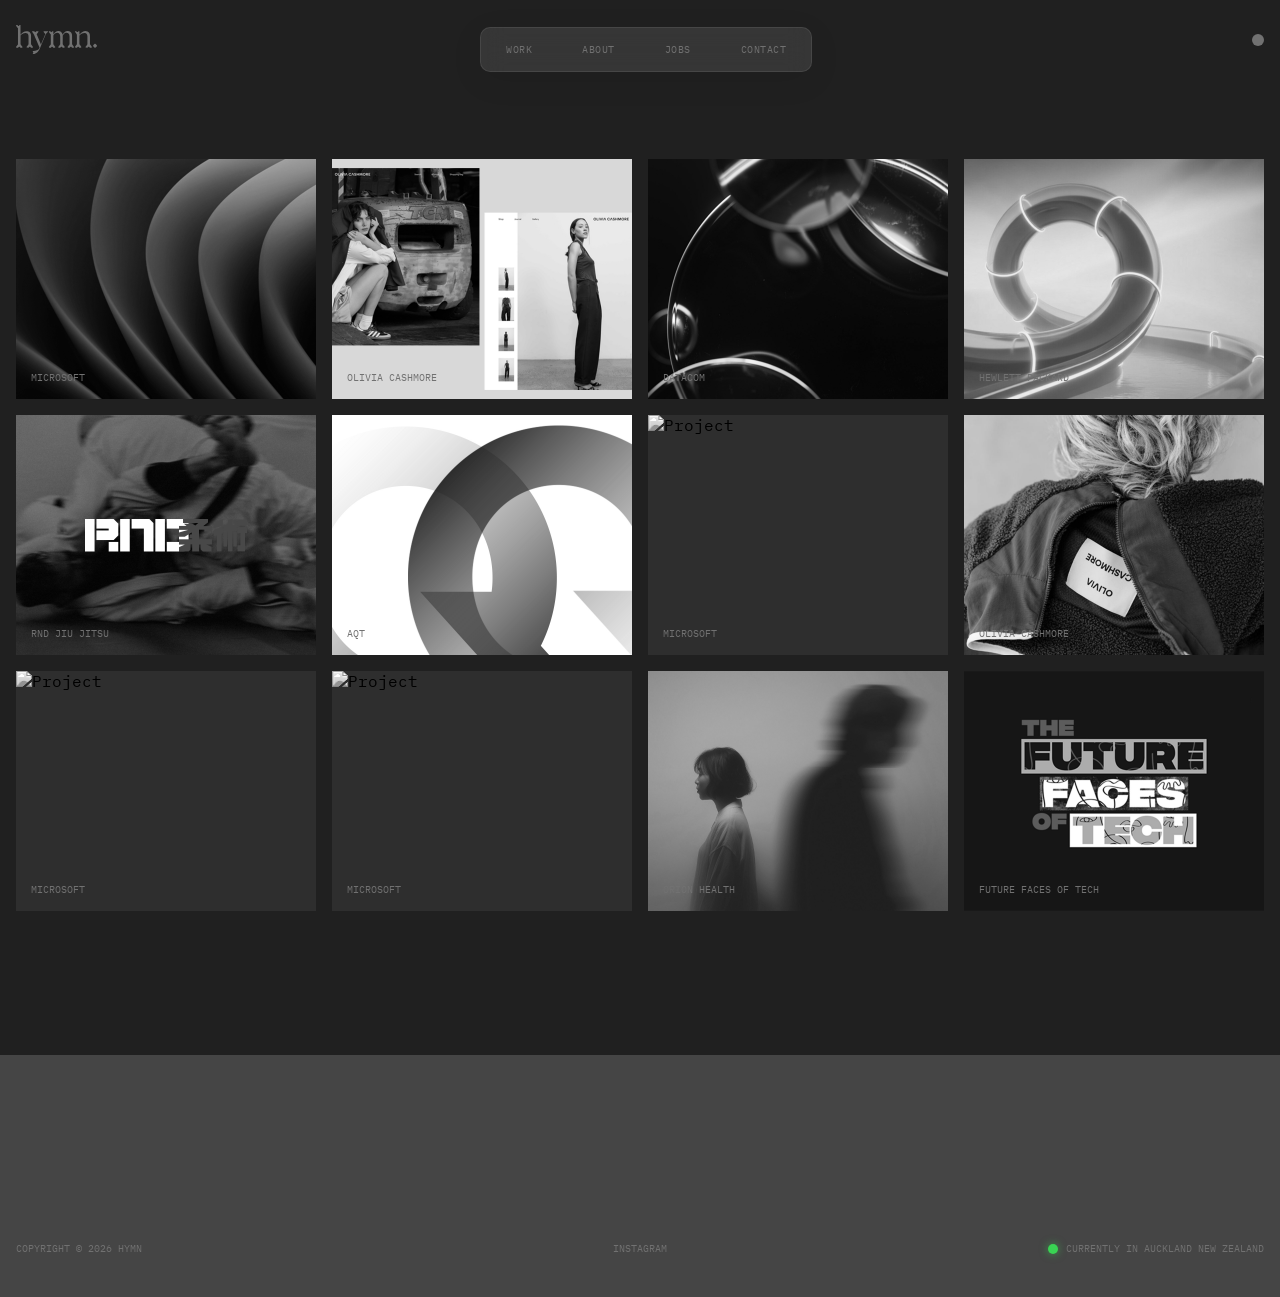
==== commit a5653912: "add aqt index image" ====
--- a/index.html
+++ b/index.html
@@ -120,10 +120,10 @@
       </div>
 
       <div class="card">
-        <img src="https://placehold.co/340x240/2a2a2a/717171" alt="Project" />
+        <img src="/images/index/aqt-brand-identity.jpg" alt="AQT Brand Identity" />
         <div class="card-overlay"></div>
-        <span class="card-client">Microsoft</span>
-        <span class="card-title">AI Training Roadshow</span>
+        <span class="card-client">AQT</span>
+        <span class="card-title">Brand Identity</span>
       </div>
 
       <div class="card">
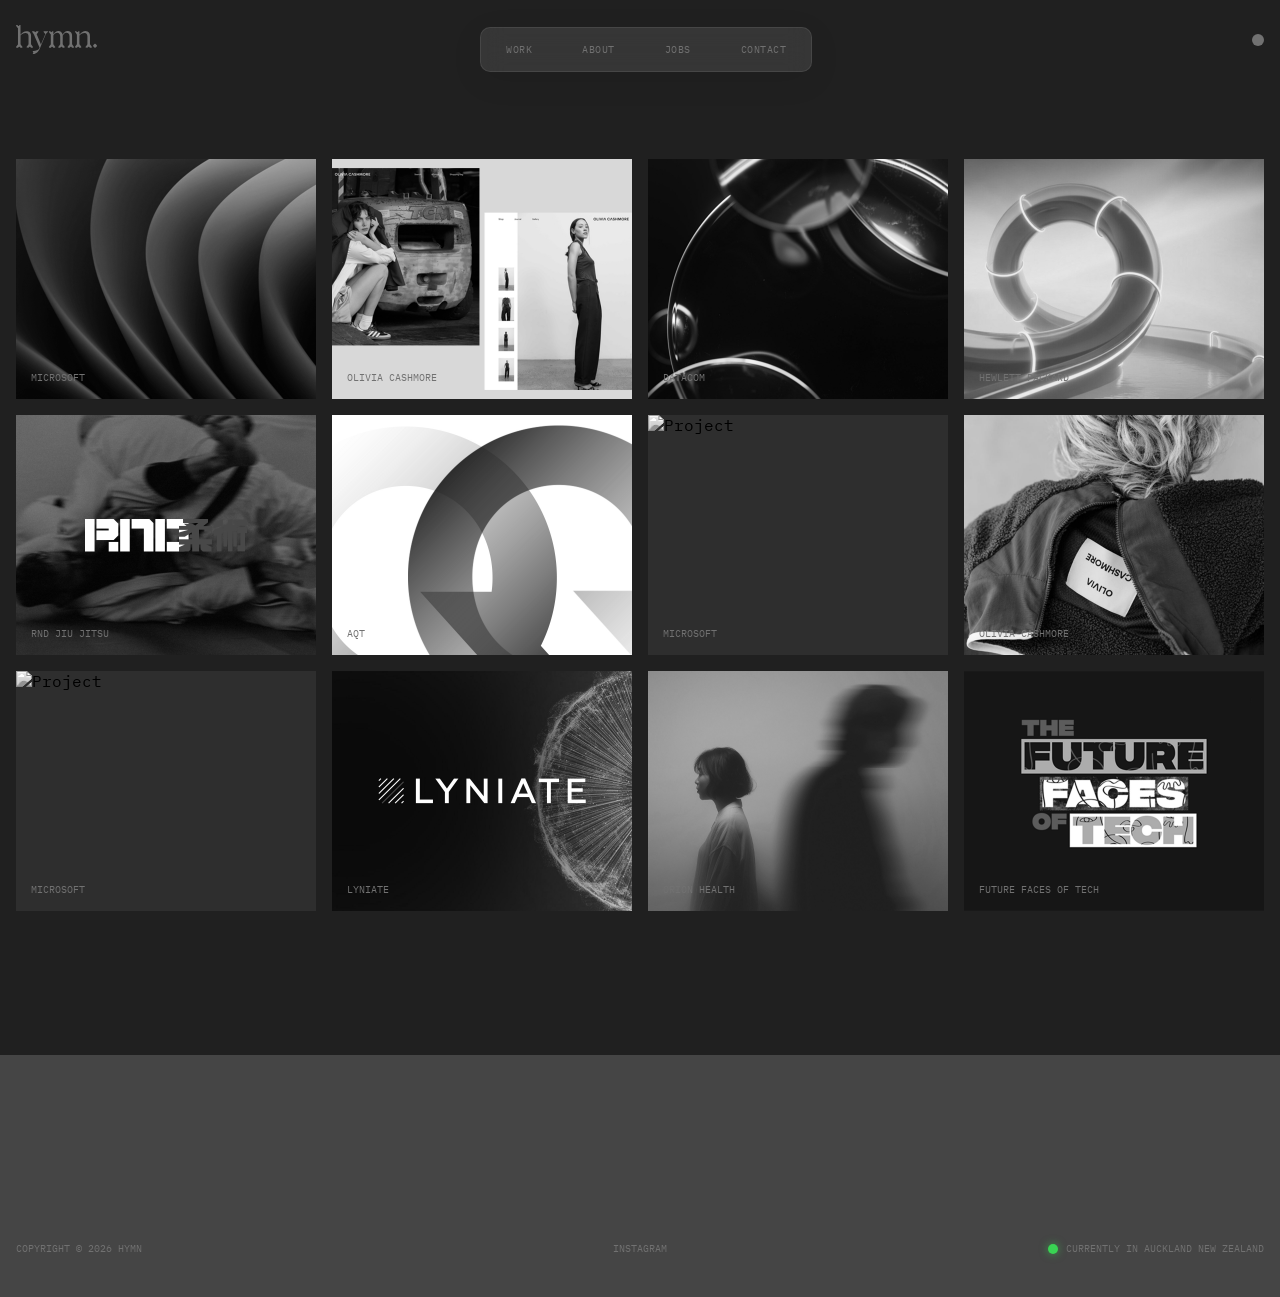
==== commit 7df9124f: "add lyniate index image" ====
--- a/index.html
+++ b/index.html
@@ -149,10 +149,10 @@
       </div>
 
       <div class="card">
-        <img src="https://placehold.co/340x240/2a2a2a/717171" alt="Project" />
+        <img src="/images/index/Lyniate-brand-identity.jpg" alt="Lyniate Brand Identity" />
         <div class="card-overlay"></div>
-        <span class="card-client">Microsoft</span>
-        <span class="card-title">AI Training Roadshow</span>
+        <span class="card-client">Lyniate</span>
+        <span class="card-title">Brand Identity</span>
       </div>
 
       <div class="card">
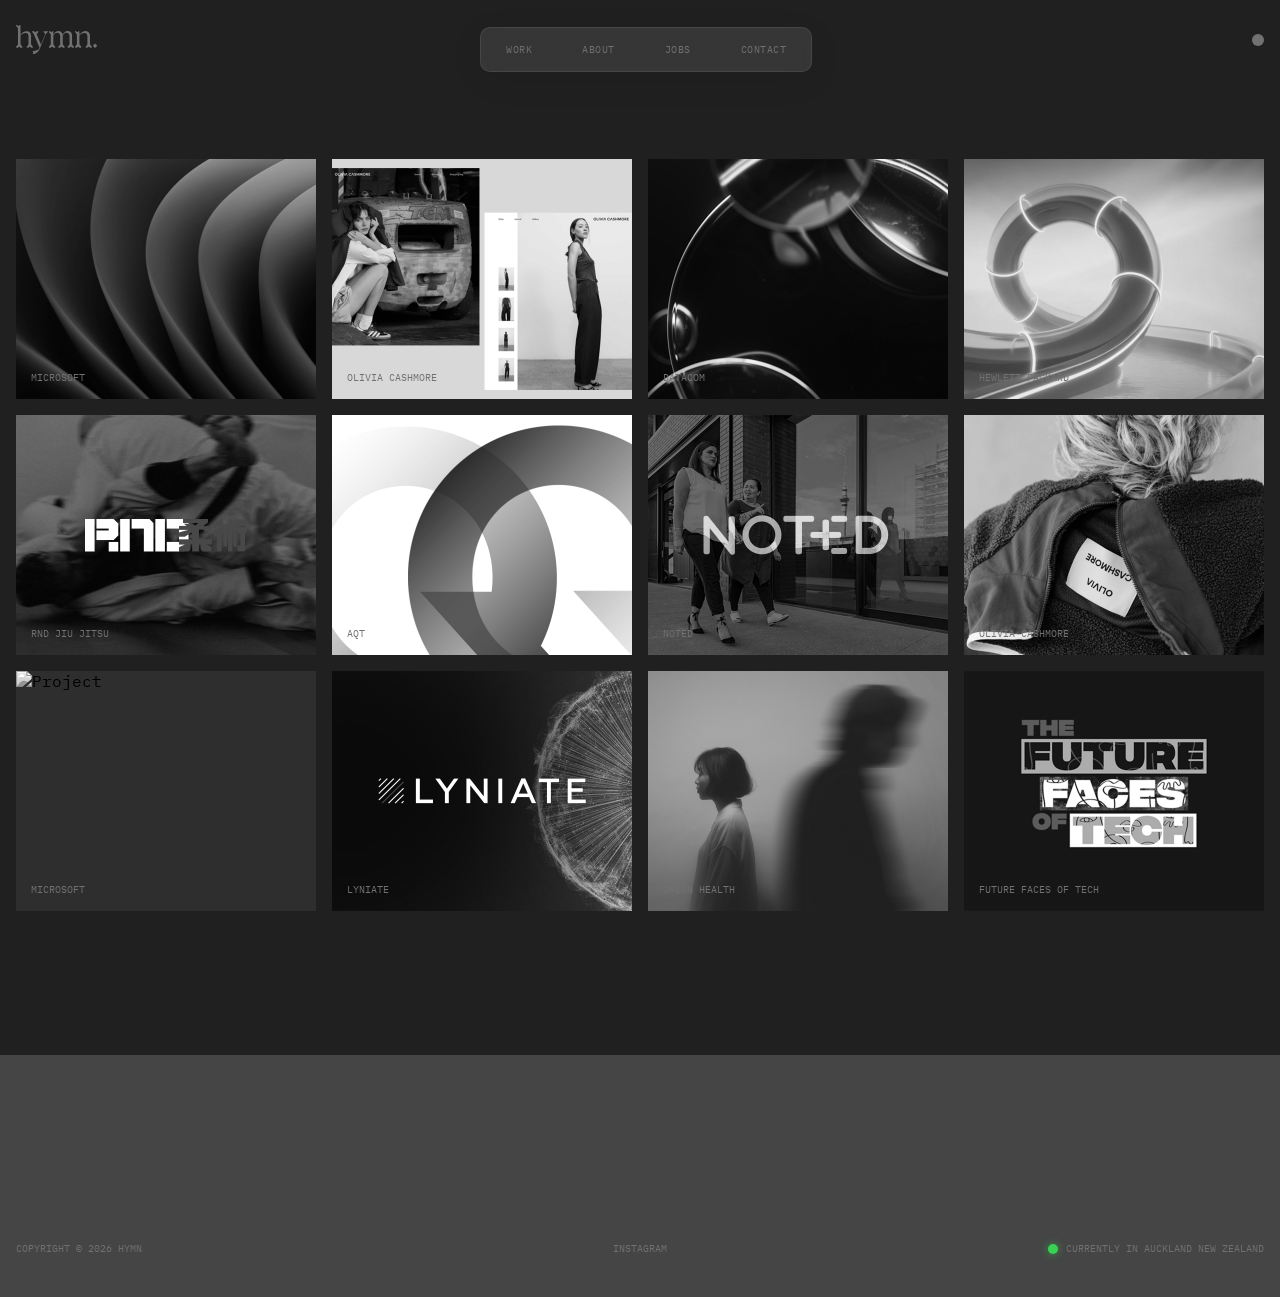
==== commit aee0df62: "add noted index image" ====
--- a/index.html
+++ b/index.html
@@ -127,10 +127,10 @@
       </div>
 
       <div class="card">
-        <img src="https://placehold.co/340x240/2a2a2a/717171" alt="Project" />
+        <img src="/images/index/Noted-Website-Design.jpg" alt="Noted Website Experience" />
         <div class="card-overlay"></div>
-        <span class="card-client">Microsoft</span>
-        <span class="card-title">AI Training Roadshow</span>
+        <span class="card-client">Noted</span>
+        <span class="card-title">Website Experience</span>
       </div>
 
       <div class="card">
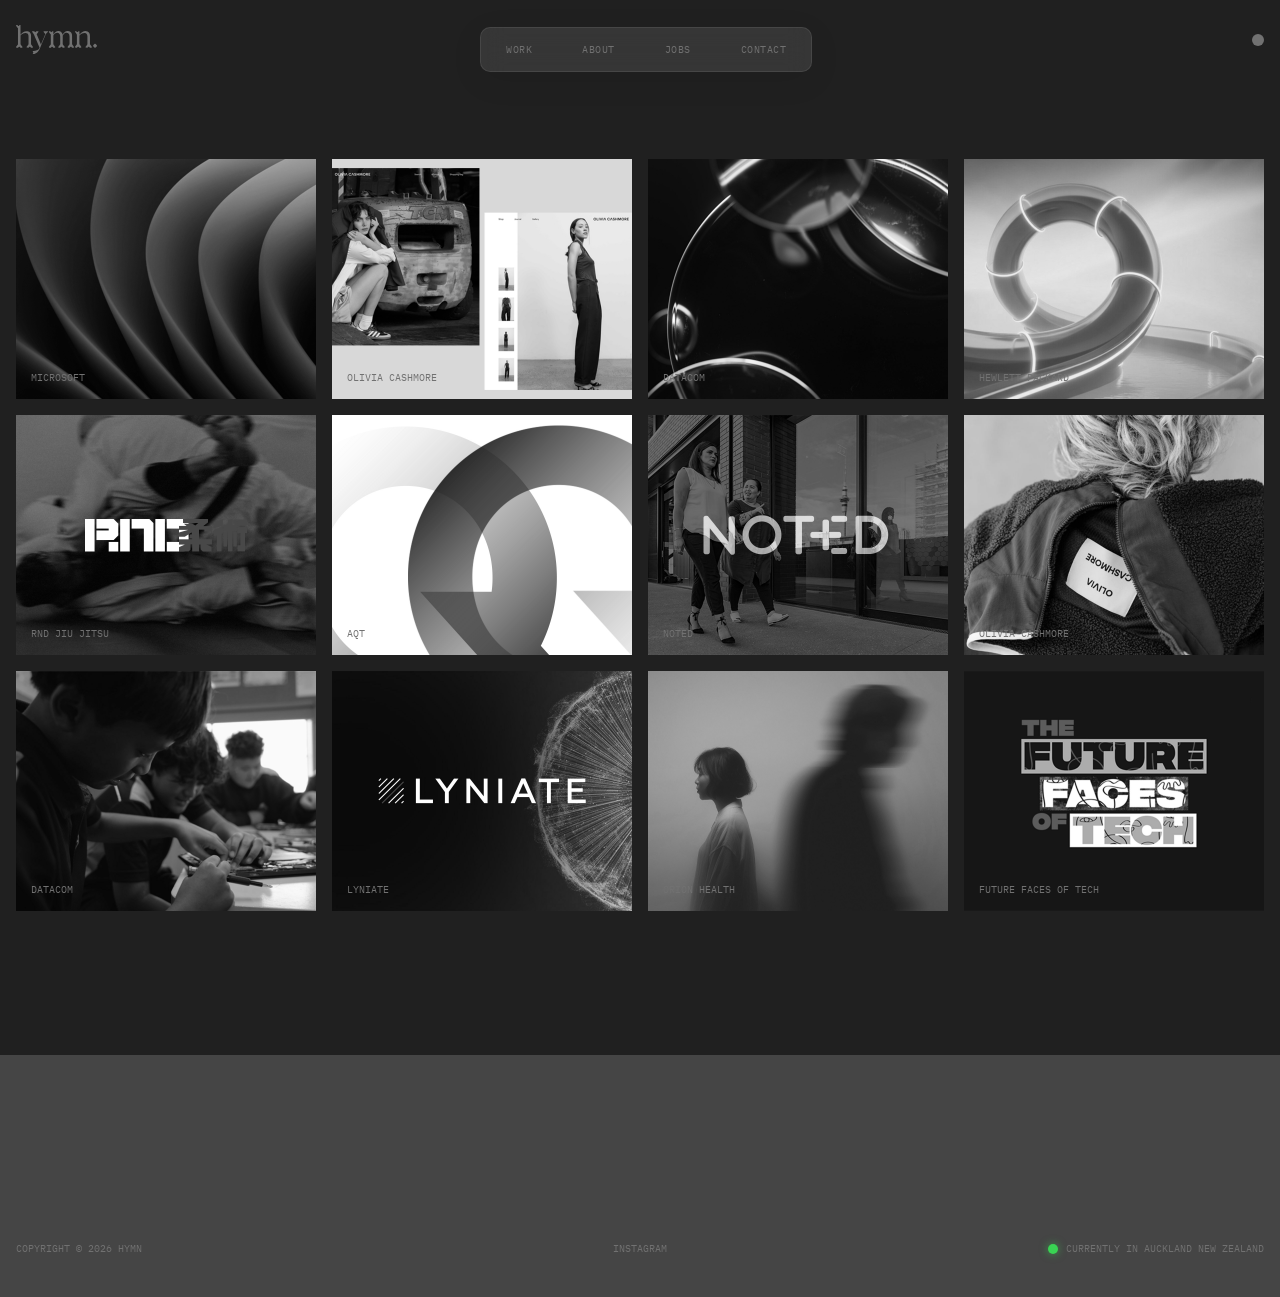
==== commit 3b231c34: "add datacom e-waste index image" ====
--- a/index.html
+++ b/index.html
@@ -142,10 +142,10 @@
 
       <!-- Row 3 -->
       <div class="card">
-        <img src="https://placehold.co/340x240/2a2a2a/717171" alt="Project" />
+        <img src="/images/index/e-waste-video.jpg" alt="Datacom E Easte Video" />
         <div class="card-overlay"></div>
-        <span class="card-client">Microsoft</span>
-        <span class="card-title">AI Training Roadshow</span>
+        <span class="card-client">Datacom</span>
+        <span class="card-title">E Waste for Good</span>
       </div>
 
       <div class="card">
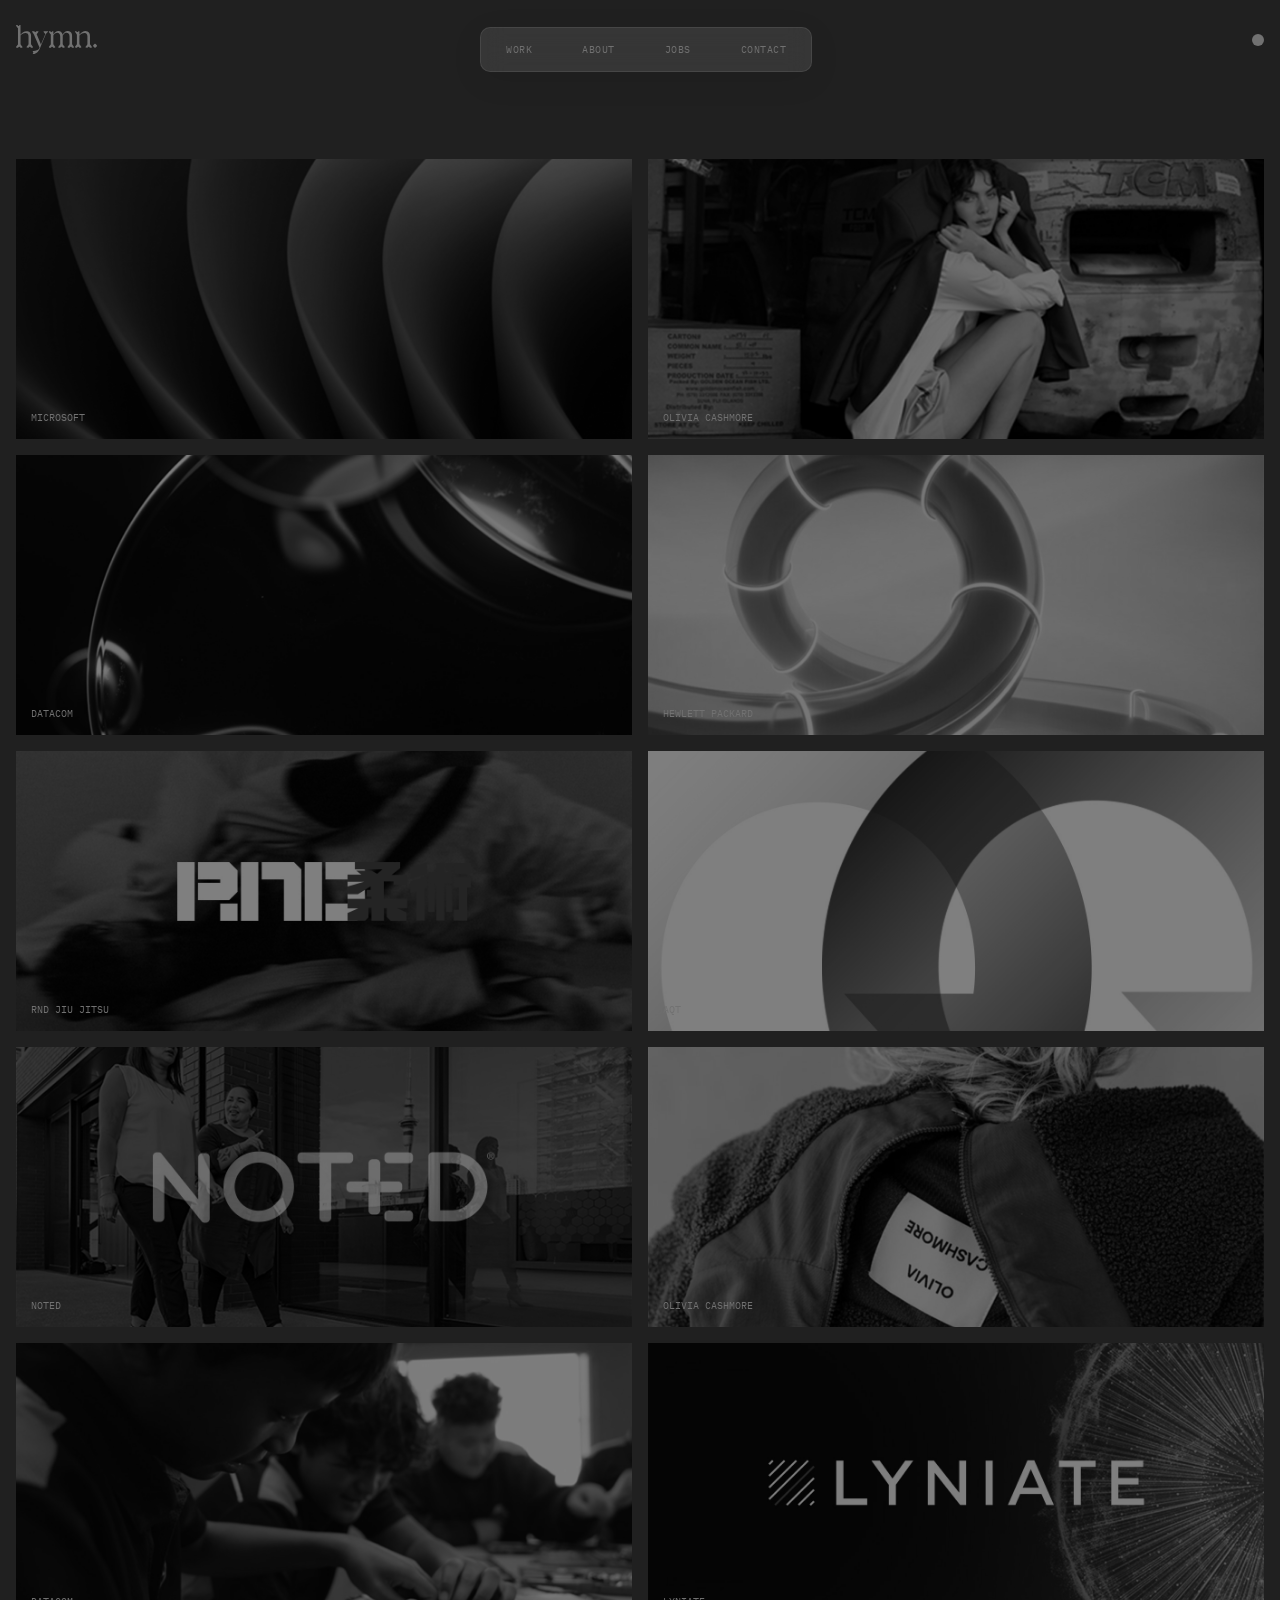
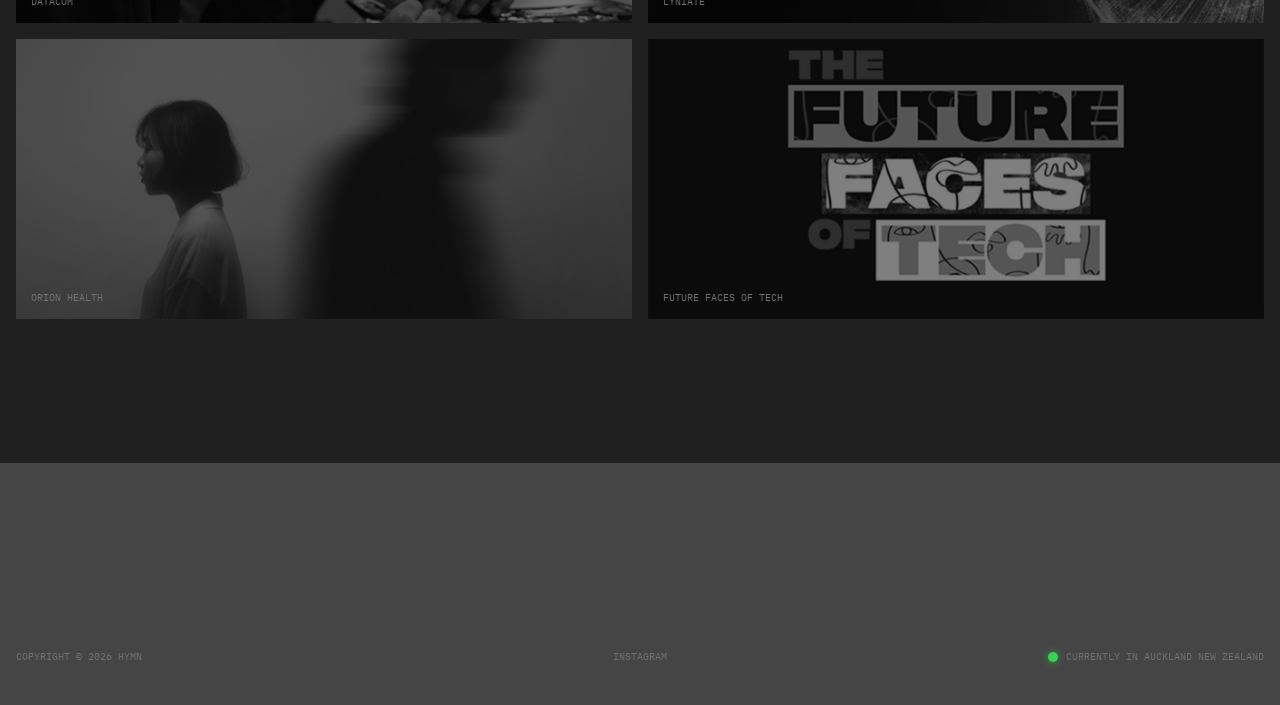
==== commit 4a66c30c: "update orion health card title" ====
--- a/index.html
+++ b/index.html
@@ -159,7 +159,7 @@
         <img src="/images/index/orion-health-blog-site.jpg" alt="Orion Health Blog Site" />
         <div class="card-overlay"></div>
         <span class="card-client">Orion Health</span>
-        <span class="card-title">Blog Website</span>
+        <span class="card-title">Blog Experience</span>
       </div>
 
       <div class="card">
--- a/css/index.css
+++ b/css/index.css
@@ -194,9 +194,11 @@
   transition: transform 600ms ease-out, opacity 600ms ease-out, border-color 600ms ease-out;
 }
 
-.mode-toggle:hover .toggle-outline {
-  transform: translateX(0px);
-  opacity: 1;
+@media (hover: hover) {
+  .mode-toggle:hover .toggle-outline {
+    transform: translateX(0px);
+    opacity: 1;
+  }
 }
 
 /* ─── GLASS NAV ──────────────────────────── */
@@ -315,7 +317,7 @@
 .card-overlay {
   position: absolute;
   inset: 0;
-  background: rgba(0,0,0,0);
+  background: rgba(0,0,0,0.50);
   transition: background 0.3s ease;
   z-index: 1;
 }
@@ -435,8 +437,13 @@
 /* ─── RESPONSIVE ──────────────────────────── */
 @media (max-width: 1280px) {
   header nav {
-    left: 480px;    /* ← positions it left of centre */
-    right: auto;    /* ← removes the right-aligned behaviour */
+    left: 480px;
+    right: auto;
+  }
+
+  .card {
+    grid-column: span 12;
+    height: 280px;
   }
 }
 
@@ -448,12 +455,12 @@
 
   .card {
     grid-column: span 6;
-    height: 200px;
+    height: 250px;
   }
 
     header nav {
-    left: 180px;        /* ← pushes nav left of centre */
-    right: auto;        /* ← overrides the 1280px right: 48px */
+    left: auto;        /* ← pushes nav left of centre */
+    right: 20px;        /* ← overrides the 1280px right: 48px */
     gap: 20px;
     padding: 12px 16px;
   }
@@ -504,13 +511,14 @@
 
   .grid {
     grid-template-columns: repeat(6, 1fr);
-    margin-bottom: 80px;
+    margin-bottom: 40px;
     gap: 32px;
+    margin-top: 40px;
   }
 
   .card {
     grid-column: span 6;
-    height: 180px;
+    height: 240px;
   }
 
   footer {
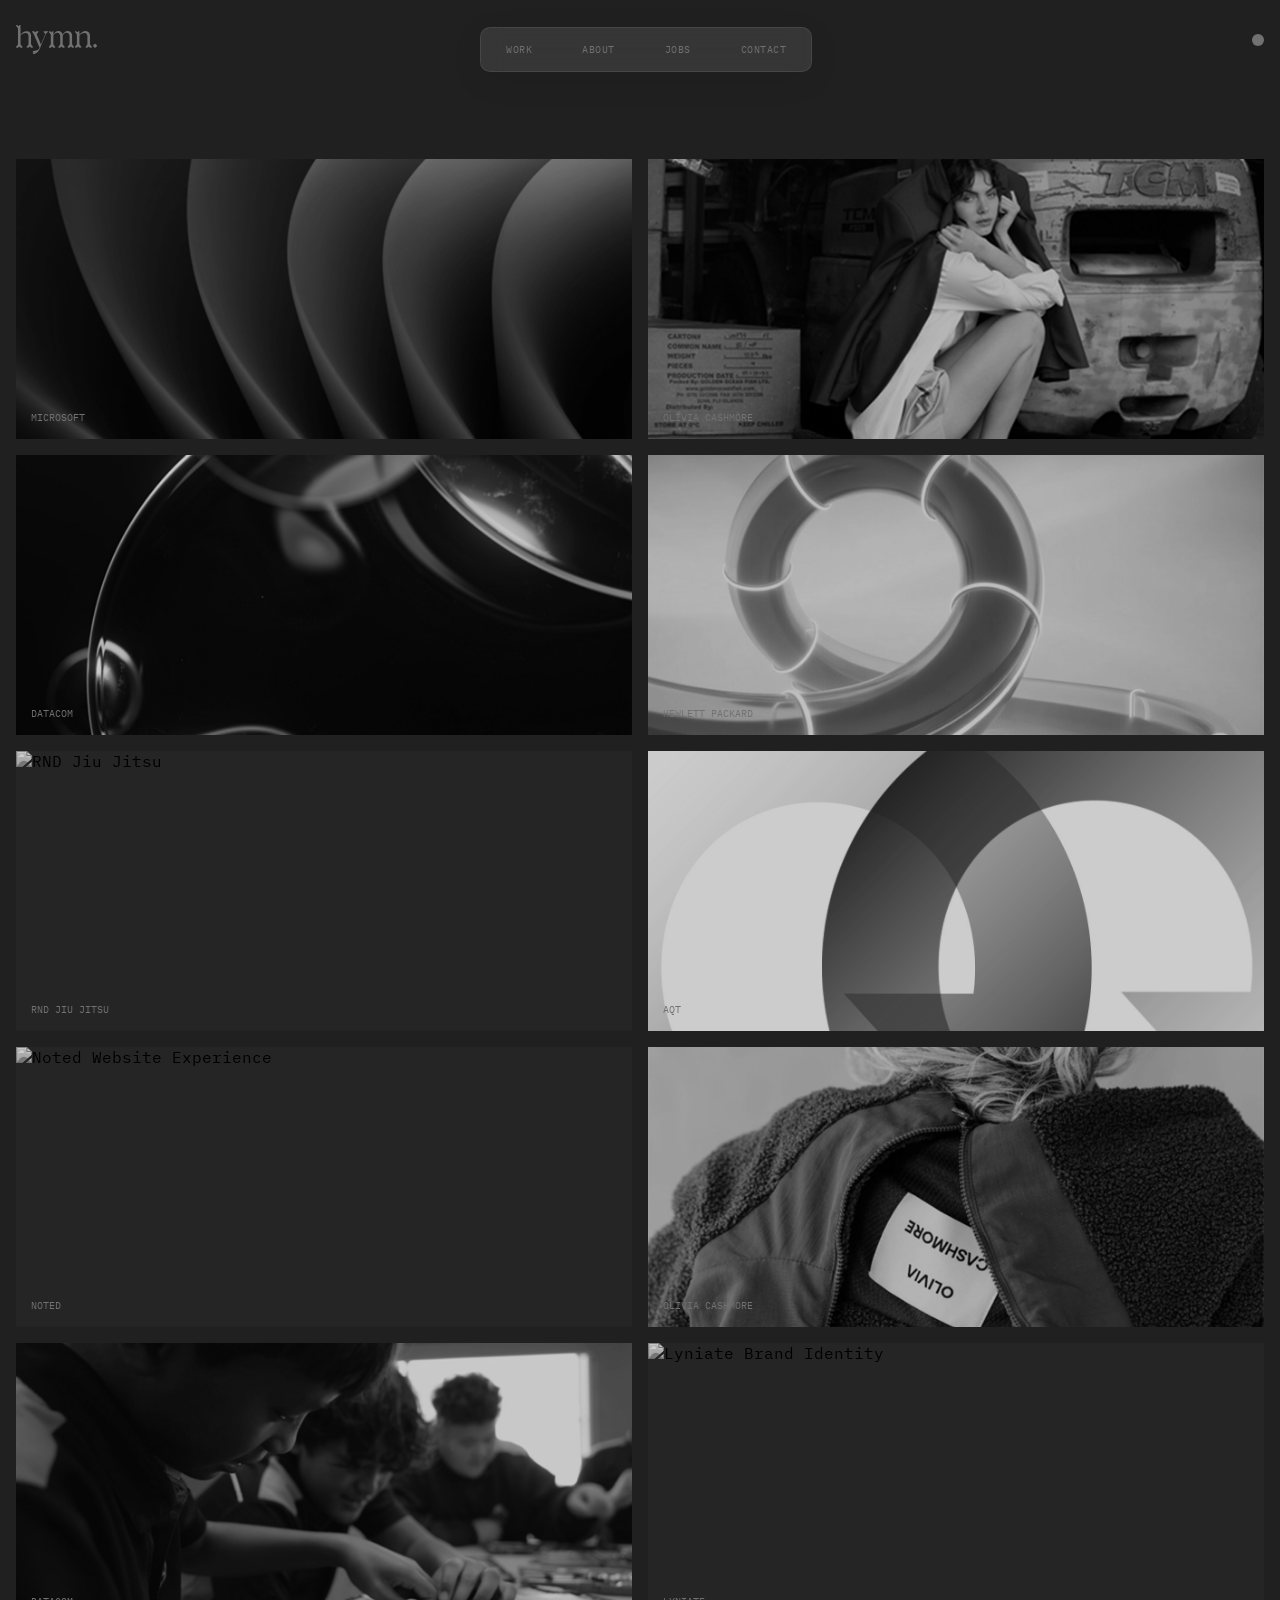
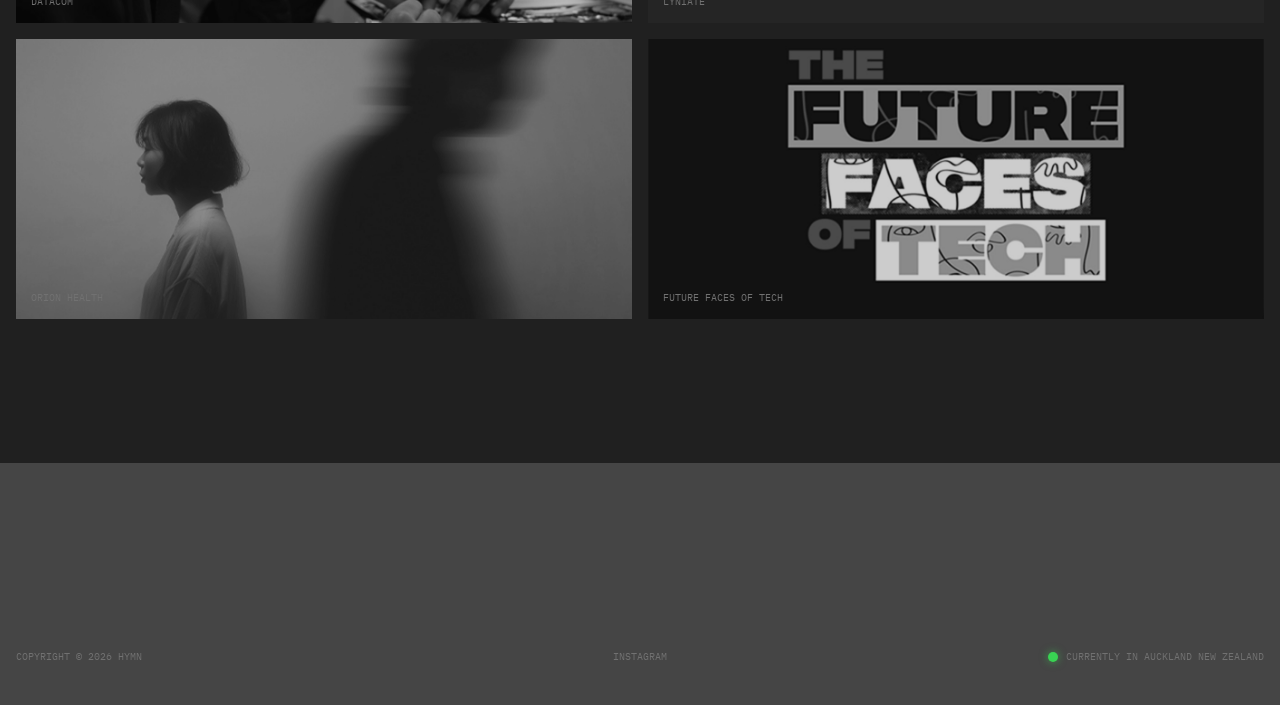
==== commit 9eb7e40d: "fix card links and image filenames" ====
--- a/index.html
+++ b/index.html
@@ -83,19 +83,21 @@
     <div class="grid">
 
       <!-- Row 1 -->
+      <a href="/work/microsoft-ai-roadshow.html" style="display:contents">
+        <div class="card">
+          <img src="/images/index/microsoft-ai-roadshow.jpg" alt="Microsoft AI Training Roadshow" />
+          <div class="card-overlay"></div>
+          <span class="card-client">Microsoft</span>
+          <span class="card-title">AI Training Roadshow</span>
+        </div>
+      </a>
+
       <div class="card">
-  <img src="/images/index/microsoft-ai-roadshow.jpg" alt="Microsoft AI Training Roadshow" />
-  <div class="card-overlay"></div>
-  <span class="card-client">Microsoft</span>
-  <span class="card-title">AI Training Roadshow</span>
-</div>
-
-    <div class="card">
-  <img src="/images/index/olivia-cashmore-website.jpg" alt="Olivia Cashmore Website" />
-  <div class="card-overlay"></div>
-  <span class="card-client">Olivia Cashmore</span>
-  <span class="card-title">Website Experience</span>
-</div>
+        <img src="/images/index/olivia-cashmore-website.jpg" alt="Olivia Cashmore Website" />
+        <div class="card-overlay"></div>
+        <span class="card-client">Olivia Cashmore</span>
+        <span class="card-title">Website Experience</span>
+      </div>
 
       <div class="card">
         <img src="/images/index/datacom-always-solving.jpg" alt="Datacom Always Solving" />
@@ -104,16 +106,16 @@
         <span class="card-title">Always Solving</span>
       </div>
 
-<div class="card">
-  <img src="/images/index/hp-datacom-partner-video.jpg" alt="HP Datacom Partner Video" />
-  <div class="card-overlay"></div>
-  <span class="card-client">Hewlett Packard</span>
-  <span class="card-title">Partner Video</span>
-</div>
+      <div class="card">
+        <img src="/images/index/hp-datacom-partner-video.jpg" alt="HP Datacom Partner Video" />
+        <div class="card-overlay"></div>
+        <span class="card-client">Hewlett Packard</span>
+        <span class="card-title">Partner Video</span>
+      </div>
 
       <!-- Row 2 -->
       <div class="card">
-        <img src="/images/index/rnd-jj.jpg" alt="RND Jiu Jitsu" />
+        <img src="/images/index/rndjj.jpg" alt="RND Jiu Jitsu" />
         <div class="card-overlay"></div>
         <span class="card-client">RND Jiu Jitsu</span>
         <span class="card-title">Brand Identity</span>
@@ -127,7 +129,7 @@
       </div>
 
       <div class="card">
-        <img src="/images/index/Noted-Website-Design.jpg" alt="Noted Website Experience" />
+        <img src="/images/index/noted-website-design.jpg" alt="Noted Website Experience" />
         <div class="card-overlay"></div>
         <span class="card-client">Noted</span>
         <span class="card-title">Website Experience</span>
@@ -142,14 +144,14 @@
 
       <!-- Row 3 -->
       <div class="card">
-        <img src="/images/index/e-waste-video.jpg" alt="Datacom E Easte Video" />
+        <img src="/images/index/e-waste-video.jpg" alt="Datacom E Waste Video" />
         <div class="card-overlay"></div>
         <span class="card-client">Datacom</span>
         <span class="card-title">E Waste for Good</span>
       </div>
 
       <div class="card">
-        <img src="/images/index/Lyniate-brand-identity.jpg" alt="Lyniate Brand Identity" />
+        <img src="/images/index/lyniate-brand-identity.jpg" alt="Lyniate Brand Identity" />
         <div class="card-overlay"></div>
         <span class="card-client">Lyniate</span>
         <span class="card-title">Brand Identity</span>
--- a/css/index.css
+++ b/css/index.css
@@ -317,7 +317,7 @@
 .card-overlay {
   position: absolute;
   inset: 0;
-  background: rgba(0,0,0,0.50);
+  background: rgba(0,0,0,0.20);
   transition: background 0.3s ease;
   z-index: 1;
 }
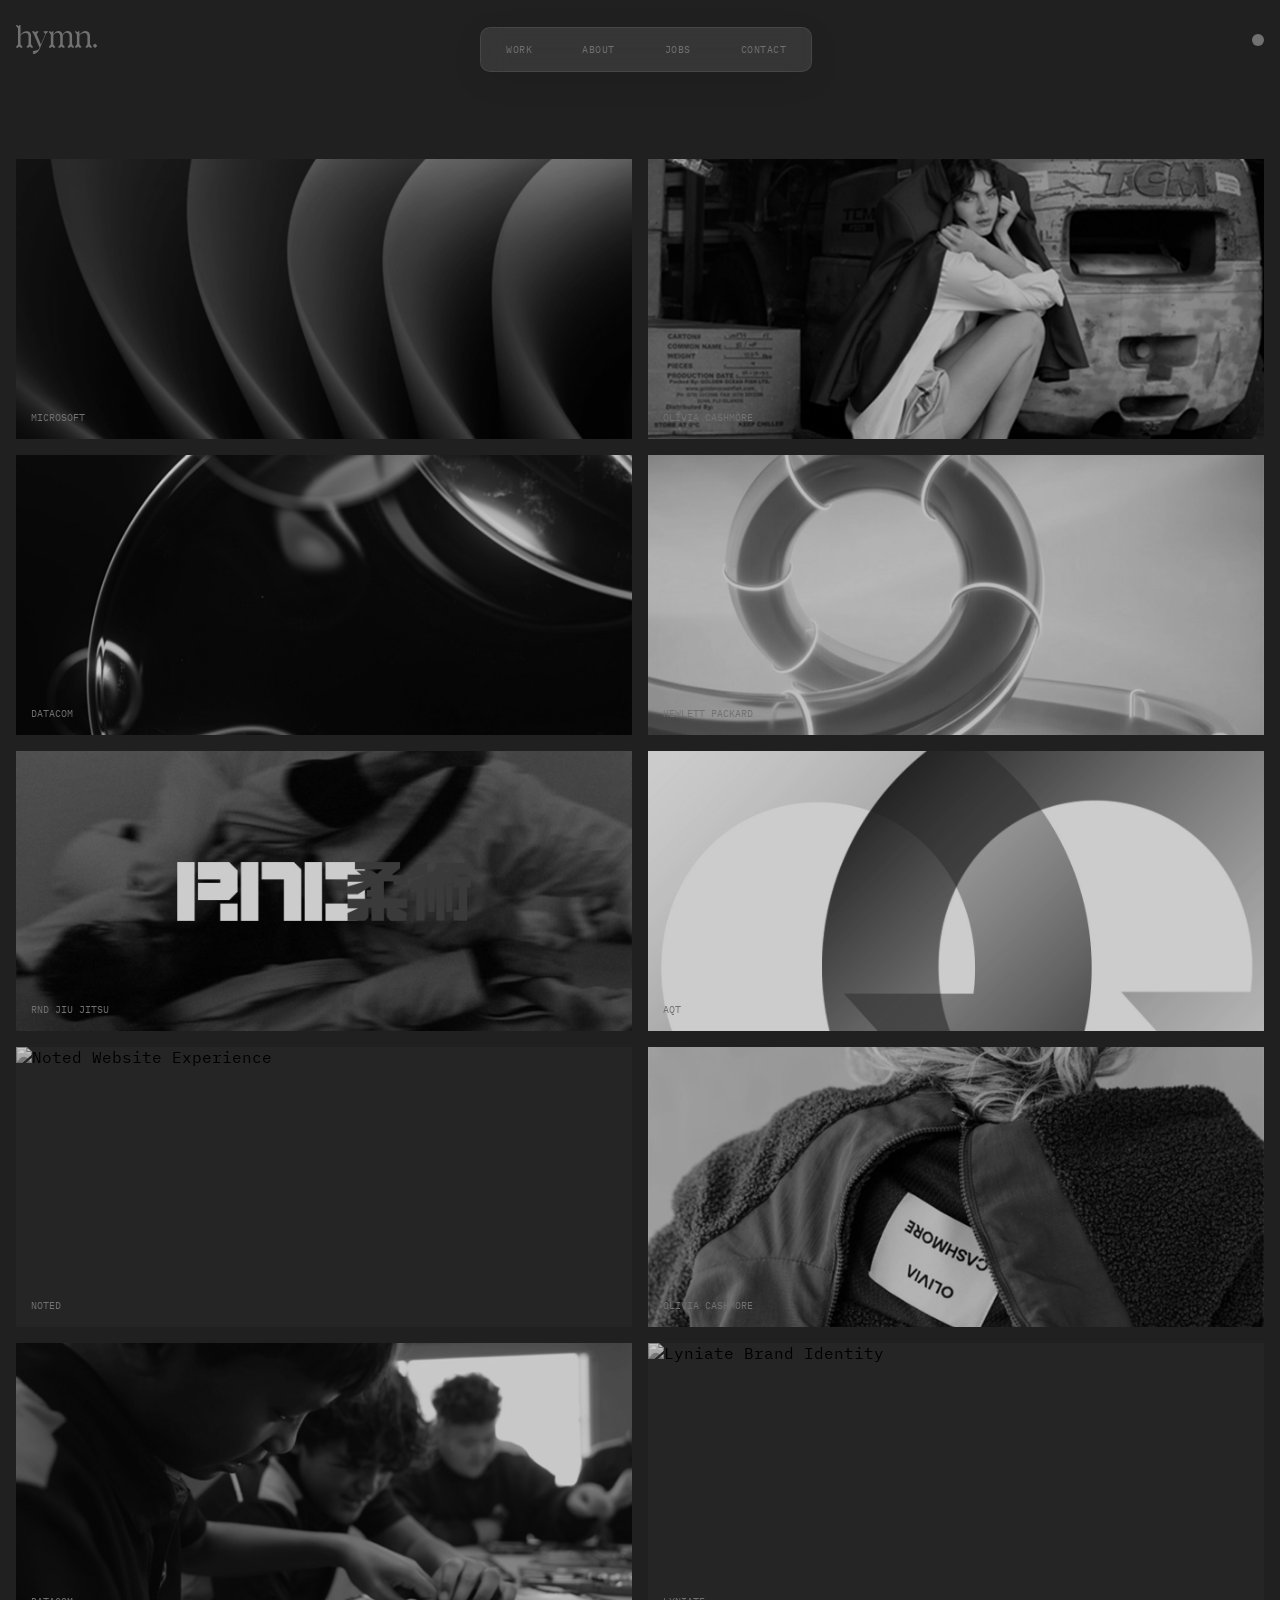
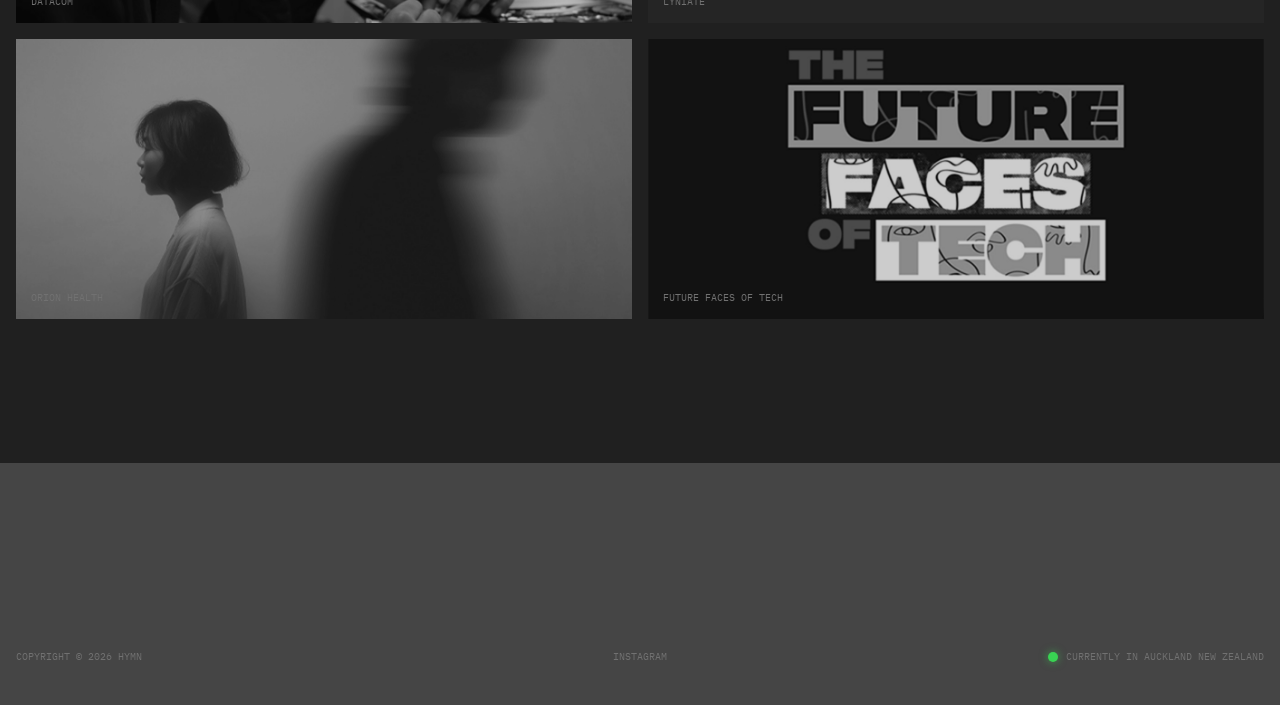
==== commit a1b089cb: "fix rnd jj image filename" ====
--- a/index.html
+++ b/index.html
@@ -115,7 +115,7 @@
 
       <!-- Row 2 -->
       <div class="card">
-        <img src="/images/index/rndjj.jpg" alt="RND Jiu Jitsu" />
+        <img src="/images/index/rnd-jj.jpg" alt="RND Jiu Jitsu" />
         <div class="card-overlay"></div>
         <span class="card-client">RND Jiu Jitsu</span>
         <span class="card-title">Brand Identity</span>
